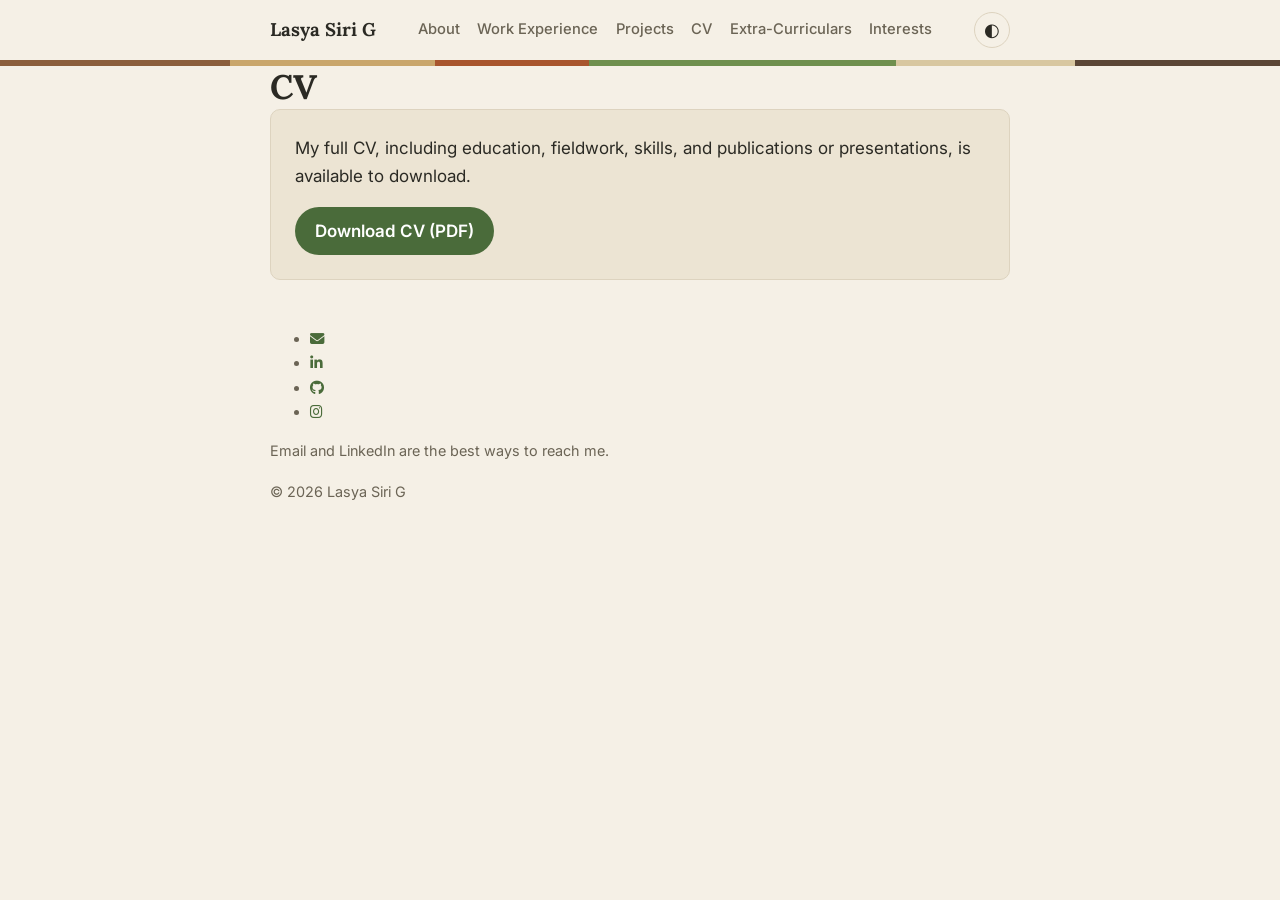
==== cv.html @ fd400d63 "Add CV page with download link" ====
<!DOCTYPE html>
<html lang="en">
<head>
  <meta charset="UTF-8">
  <meta name="viewport" content="width=device-width, initial-scale=1">
  <title>CV · Lasya Siri G</title>
  <script>try{var t=localStorage.getItem("theme");if(t)document.documentElement.setAttribute("data-theme",t)}catch(e){}</script>
  <link rel="preconnect" href="https://fonts.googleapis.com">
  <link rel="preconnect" href="https://fonts.gstatic.com" crossorigin>
  <link href="https://fonts.googleapis.com/css2?family=Inter:wght@400;500;600&family=Lora:wght@500;600;700&display=swap" rel="stylesheet">
  <link rel="stylesheet" href="https://cdnjs.cloudflare.com/ajax/libs/font-awesome/6.5.1/css/all.min.css">
  <link rel="stylesheet" href="style.css">
  <script src="script.js" defer></script>
</head>
<body>

  <header class="site-header">
    <div class="container nav">
      <a class="brand" href="index.html">Lasya Siri G</a>
      <nav aria-label="Main">
        <a href="index.html">About</a>
        <a href="experience.html">Work Experience</a>
        <a href="projects.html">Projects</a>
        <a href="cv.html" aria-current="page">CV</a>
        <a href="extracurriculars.html">Extra-Curriculars</a>
        <a href="interests.html">Interests</a>
      </nav>
      <button id="theme-toggle" type="button" aria-label="Toggle dark mode">◐</button>
    </div>
    <div class="strata" aria-hidden="true"></div>
  </header>

  <main class="container page">
    <h1 class="page-title">CV</h1>

    <div class="cv-box">
      <p>
        My full CV, including education, fieldwork, skills, and
        publications or presentations, is available to download.
      </p>
      <a class="button" href="resume.pdf" download>Download CV (PDF)</a>
    </div>
  </main>

  <footer class="footer">
    <div class="container">
      <ul class="social">
        <li><a href="mailto:you@example.com" aria-label="Email" title="Email"><i class="fa-solid fa-envelope"></i></a></li>
        <li><a href="https://www.linkedin.com/in/yourname" aria-label="LinkedIn" title="LinkedIn"><i class="fa-brands fa-linkedin-in"></i></a></li>
        <li><a href="https://github.com/yourusername" aria-label="GitHub" title="GitHub"><i class="fa-brands fa-github"></i></a></li>
        <li><a href="https://instagram.com/yourname" aria-label="Instagram" title="Instagram"><i class="fa-brands fa-instagram"></i></a></li>
      </ul>
      <p>Email and LinkedIn are the best ways to reach me.</p>
      <p>© <span id="year"></span> Lasya Siri G</p>
    </div>
  </footer>

</body>
</html>
---- style.css ----
/* ========== 1. DESIGN SETTINGS: change these to restyle the site ========== */
:root {
  --bg: #f5f0e6;          /* sand */
  --text: #2b2a24;        /* dark umber */
  --muted: #6b6455;       /* weathered brown-grey */
  --accent: #4a6b3a;      /* moss green */
  --accent-2: #a8552d;    /* terracotta (hover, highlights) */
  --border: #ddd3bf;
  --card: #ece4d3;        /* clay */
  --button-text: #ffffff;

  --font: "Inter", system-ui, -apple-system, "Segoe UI", Roboto, sans-serif;
  --font-heading: "Lora", Georgia, "Times New Roman", serif;
  --max-width: 780px;
  --radius: 10px;
}

/* Dark mode: follows the visitor's device unless they click the toggle */
@media (prefers-color-scheme: dark) {
  :root:not([data-theme="light"]) {
    --bg: #1c1a15;
    --text: #ece4d3;
    --muted: #a39b88;
    --accent: #a3c185;
    --accent-2: #d98c63;
    --border: #3a362c;
    --card: #26231c;
    --button-text: #1c1a15;
  }
}
:root[data-theme="dark"] {
  --bg: #1c1a15;
  --text: #ece4d3;
  --muted: #a39b88;
  --accent: #a3c185;
  --accent-2: #d98c63;
  --border: #3a362c;
  --card: #26231c;
  --button-text: #1c1a15;
}

/* ========== 2. BASICS ========== */
* { box-sizing: border-box; }

html { scroll-behavior: smooth; scroll-padding-top: 90px; }

body {
  margin: 0;
  background: var(--bg);
  color: var(--text);
  font-family: var(--font);
  font-size: 1.0625rem;
  line-height: 1.7;
}

.container {
  max-width: var(--max-width);
  margin: 0 auto;
  padding: 0 1.25rem;
}

a { color: var(--accent); text-decoration: none; }
a:hover { color: var(--accent-2); text-decoration: underline; }
a:focus-visible, button:focus-visible {
  outline: 2px solid var(--accent-2);
  outline-offset: 3px;
}

h1, h2, h3 { line-height: 1.25; margin: 0; font-family: var(--font-heading); }
p { margin: 0 0 1rem; }

/* ========== 3. HEADER / NAV ========== */
.site-header {
  position: sticky;
  top: 0;
  z-index: 10;
  background: var(--bg);
}
.nav {
  display: flex;
  align-items: center;
  justify-content: space-between;
  gap: 1rem;
  padding-top: 0.75rem;
  padding-bottom: 0.75rem;
}
.brand {
  font-family: var(--font-heading);
  font-weight: 700;
  font-size: 1.15rem;
  color: var(--text);
}
.brand:hover { color: var(--accent); text-decoration: none; }
.nav nav { display: flex; gap: 1.1rem; flex-wrap: wrap; }
.nav nav a { color: var(--muted); font-size: 0.92rem; font-weight: 500; }
.nav nav a:hover { color: var(--accent-2); text-decoration: none; }

#theme-toggle {
  background: none;
  border: 1px solid var(--border);
  color: var(--text);
  border-radius: 999px;
  width: 36px;
  height: 36px;
  font-size: 1.1rem;
  cursor: pointer;
}
#theme-toggle:hover { border-color: var(--accent); }

/* Layered "rock strata" stripe: edit the colors or heights to change it */
.strata {
  height: 6px;
  background: linear-gradient(
    to right,
    #8b5e3c 0 18%,
    #c9a66b 18% 34%,
    #a8552d 34% 46%,
    #6f8f4e 46% 70%,
    #d8c7a0 70% 84%,
    #5b4636 84% 100%
  );
}

/* ========== 4. HERO ========== */
.hero {
  display: flex;
  align-items: center;
  gap: 1.75rem;
  padding: 3.5rem 0 2rem;
}
.avatar {
  width: 140px;
  height: 140px;
  border-radius: 50%;
  object-fit: cover;
  background: var(--card);
  border: 3px solid var(--border);
  flex-shrink: 0;
}
.hero h1 { font-size: 2.5rem; letter-spacing: -0.01em; }
.tagline { color: var(--muted); margin: 0.35rem 0 0.75rem; }
.links { display: flex; flex-wrap: wrap; gap: 1rem; margin: 0; font-weight: 500; }

/* ========== 5. SECTIONS ========== */
section { padding: 2rem 0; }
section h2 {
  font-size: 1.6rem;
  margin-bottom: 1.25rem;
  padding-bottom: 0.5rem;
  border-bottom: 2px solid var(--border);
}

/* Experience / extra-curricular rows: date on the left, details on the right */
.entry {
  display: grid;
  grid-template-columns: 160px 1fr;
  gap: 1rem;
  margin-bottom: 1.75rem;
}
.entry-date { color: var(--muted); font-size: 0.95rem; padding-top: 0.25rem; }
.entry-body h3 { font-size: 1.15rem; }
.org { color: var(--accent); font-weight: 500; margin: 0.1rem 0 0.5rem; }
.entry-body ul { margin: 0; padding-left: 1.2rem; }
.entry-body li { margin-bottom: 0.3rem; }
.entry-body p:last-child { margin-bottom: 0; }

/* Project cards */
.cards {
  display: grid;
  grid-template-columns: repeat(auto-fit, minmax(230px, 1fr));
  gap: 1rem;
}
.card {
  display: flex;
  flex-direction: column;
  background: var(--card);
  border: 1px solid var(--border);
  border-left: 4px solid var(--accent);
  border-radius: var(--radius);
  padding: 1.1rem 1.25rem;
  color: var(--text);
  transition: transform 0.15s ease, border-left-color 0.15s ease;
}
.card:hover {
  transform: translateY(-2px);
  border-left-color: var(--accent-2);
  color: var(--text);
  text-decoration: none;
}
.card h3 { font-size: 1.05rem; margin-bottom: 0.35rem; }
.card p { color: var(--muted); font-size: 0.95rem; margin: 0 0 0.75rem; }
.card-meta { margin-top: auto; font-size: 0.82rem; color: var(--accent); font-weight: 500; }

/* CV box + button */
.cv-box {
  background: var(--card);
  border: 1px solid var(--border);
  border-radius: var(--radius);
  padding: 1.5rem;
}
.button {
  display: inline-block;
  background: var(--accent);
  color: var(--button-text);
  font-weight: 600;
  padding: 0.6rem 1.25rem;
  border-radius: 999px;
  transition: background 0.15s ease;
}
.button:hover { background: var(--accent-2); color: var(--button-text); text-decoration: none; }

/* Interest tags */
.tags { list-style: none; display: flex; flex-wrap: wrap; gap: 0.5rem; padding: 0; margin: 0; }
.tags li {
  background: var(--card);
  border: 1px solid var(--border);
  border-radius: 999px;
  padding: 0.3rem 0.95rem;
  font-size: 0.93rem;
}

/* Footer */
.footer { padding-top: 2rem; padding-bottom: 3rem; color: var(--muted); font-size: 0.9rem; }

/* ========== 6. MOBILE ========== */
@media (max-width: 640px) {
  body { font-size: 1rem; }
  .nav { flex-wrap: wrap; }
  .nav nav { order: 3; width: 100%; gap: 0.5rem 1rem; }
  .hero { flex-direction: column; text-align: center; padding-top: 2.5rem; }
  .hero h1 { font-size: 2rem; }
  .links { justify-content: center; }
  .entry { grid-template-columns: 1fr; gap: 0.25rem; }
}

/* Respect users who prefer less motion */
@media (prefers-reduced-motion: reduce) {
  html { scroll-behavior: auto; }
  .card, .button { transition: none; }
}
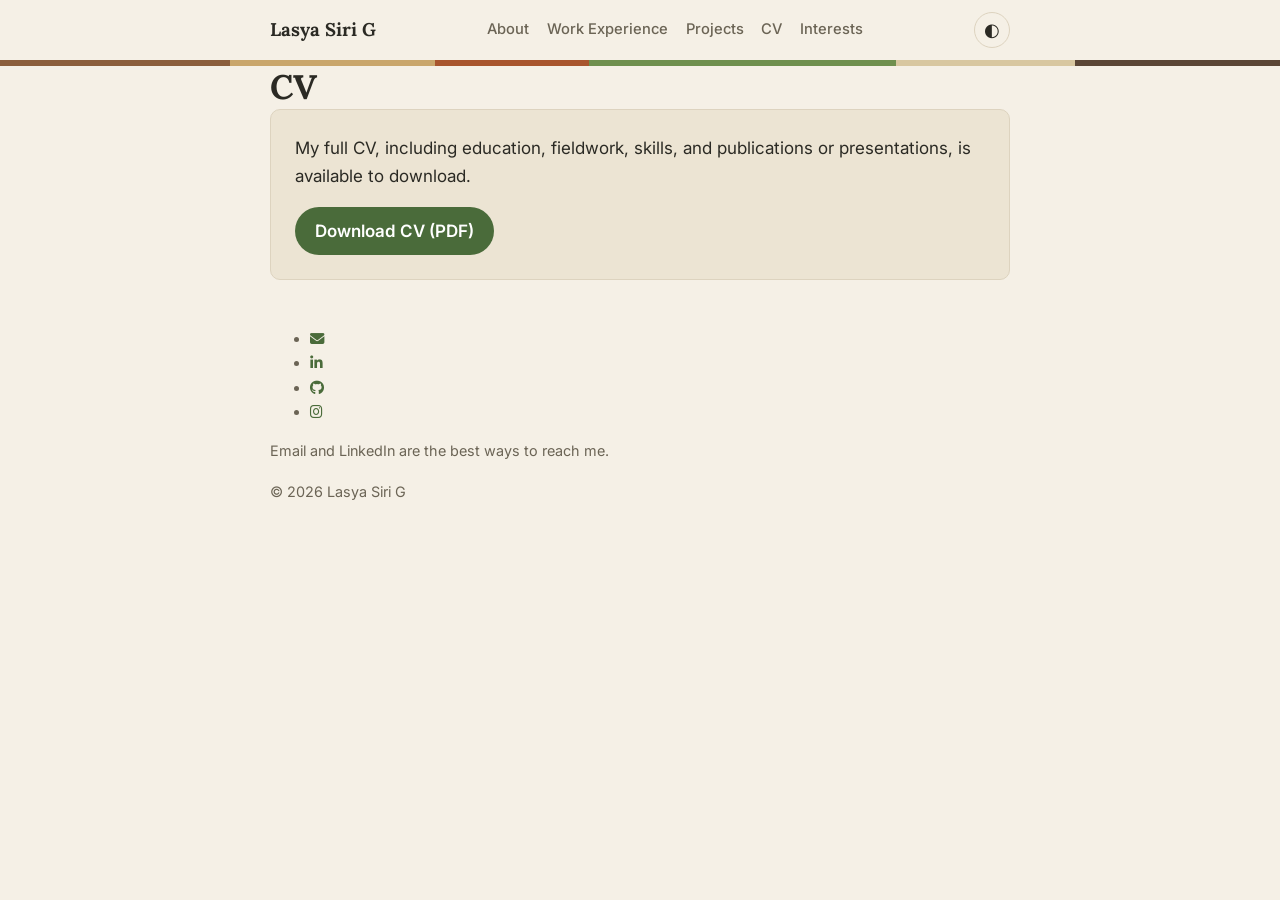
==== commit 2770815e: "Remove Extra-Curriculars link from cv.html" ====
--- a/cv.html
+++ b/cv.html
@@ -22,7 +22,6 @@
         <a href="experience.html">Work Experience</a>
         <a href="projects.html">Projects</a>
         <a href="cv.html" aria-current="page">CV</a>
-        <a href="extracurriculars.html">Extra-Curriculars</a>
         <a href="interests.html">Interests</a>
       </nav>
       <button id="theme-toggle" type="button" aria-label="Toggle dark mode">◐</button>
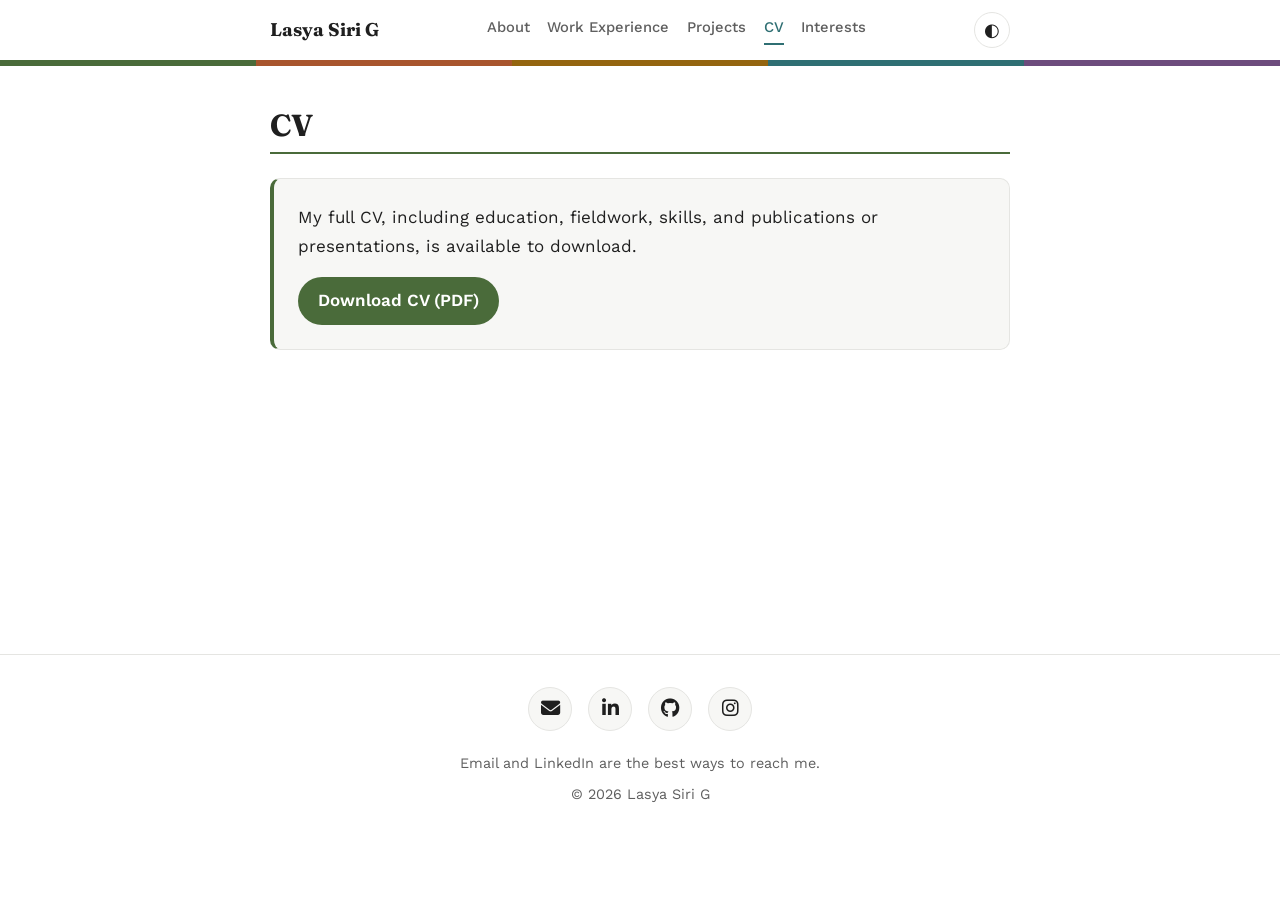
==== commit 197babf9: "Remove Google Fonts links from cv.html Removed Google Fonts preconnect and stylesheet links." ====
--- a/cv.html
+++ b/cv.html
@@ -5,9 +5,6 @@
   <meta name="viewport" content="width=device-width, initial-scale=1">
   <title>CV · Lasya Siri G</title>
   <script>try{var t=localStorage.getItem("theme");if(t)document.documentElement.setAttribute("data-theme",t)}catch(e){}</script>
-  <link rel="preconnect" href="https://fonts.googleapis.com">
-  <link rel="preconnect" href="https://fonts.gstatic.com" crossorigin>
-  <link href="https://fonts.googleapis.com/css2?family=Inter:wght@400;500;600&family=Lora:wght@500;600;700&display=swap" rel="stylesheet">
   <link rel="stylesheet" href="https://cdnjs.cloudflare.com/ajax/libs/font-awesome/6.5.1/css/all.min.css">
   <link rel="stylesheet" href="style.css">
   <script src="script.js" defer></script>
--- a/style.css
+++ b/style.css
@@ -1,42 +1,69 @@
-/* ========== 1. DESIGN SETTINGS: change these to restyle the site ========== */
+/* ========== FONTS: to change fonts, edit this line + the two --font lines below ========== */
+@import url("https://fonts.googleapis.com/css2?family=Fraunces:wght@600;700&family=Work+Sans:wght@400;500;600&display=swap");
+
+/* ========== 1. DESIGN SETTINGS ========== */
 :root {
-  --bg: #f5f0e6;          /* sand */
-  --text: #2b2a24;        /* dark umber */
-  --muted: #6b6455;       /* weathered brown-grey */
-  --accent: #4a6b3a;      /* moss green */
-  --accent-2: #a8552d;    /* terracotta (hover, highlights) */
-  --border: #ddd3bf;
-  --card: #ece4d3;        /* clay */
+  /* Neutrals (light mode: white) */
+  --bg: #ffffff;
+  --text: #1f1f1f;
+  --muted: #5f5f5f;
+  --border: #e5e5e2;
+  --card: #f7f7f5;
   --button-text: #ffffff;
 
-  --font: "Inter", system-ui, -apple-system, "Segoe UI", Roboto, sans-serif;
-  --font-heading: "Lora", Georgia, "Times New Roman", serif;
+  /* Earthy section colors */
+  --moss: #4a6b3a;
+  --terracotta: #a8552d;
+  --ochre: #94650f;
+  --slate: #2f6f73;
+  --amethyst: #6d4c7d;
+
+  /* The page's highlight color (overridden per page below) */
+  --accent: var(--moss);
+
+  --font: "Work Sans", system-ui, -apple-system, "Segoe UI", Roboto, sans-serif;
+  --font-heading: "Fraunces", Georgia, "Times New Roman", serif;
   --max-width: 780px;
   --radius: 10px;
 }
+
+/* Which color each page uses (set by <body class="..."> in each HTML file) */
+body.about       { --accent: var(--moss); }
+body.experience  { --accent: var(--terracotta); }
+body.projects    { --accent: var(--ochre); }
+body.cv          { --accent: var(--slate); }
+body.interests   { --accent: var(--amethyst); }
 
 /* Dark mode: follows the visitor's device unless they click the toggle */
 @media (prefers-color-scheme: dark) {
   :root:not([data-theme="light"]) {
-    --bg: #1c1a15;
-    --text: #ece4d3;
-    --muted: #a39b88;
-    --accent: #a3c185;
-    --accent-2: #d98c63;
-    --border: #3a362c;
-    --card: #26231c;
-    --button-text: #1c1a15;
+    --bg: #121212;
+    --text: #ececec;
+    --muted: #a0a0a0;
+    --border: #2e2e2e;
+    --card: #1c1c1c;
+    --button-text: #121212;
+
+    --moss: #a3c185;
+    --terracotta: #e08a5b;
+    --ochre: #e3b64f;
+    --slate: #6fc0c4;
+    --amethyst: #c4a1d6;
   }
 }
 :root[data-theme="dark"] {
-  --bg: #1c1a15;
-  --text: #ece4d3;
-  --muted: #a39b88;
-  --accent: #a3c185;
-  --accent-2: #d98c63;
-  --border: #3a362c;
-  --card: #26231c;
-  --button-text: #1c1a15;
+  --bg: #121212;
+  --text: #ececec;
+  --muted: #a0a0a0;
+  --border: #2e2e2e;
+  --card: #1c1c1c;
+  --button-text: #121212;
+
+  --moss: #a3c185;
+  --terracotta: #e08a5b;
+  --ochre: #e3b64f;
+  --slate: #6fc0c4;
+  --amethyst: #c4a1d6;
 }
 
 /* ========== 2. BASICS ========== */
@@ -60,13 +87,13 @@
 }
 
 a { color: var(--accent); text-decoration: none; }
-a:hover { color: var(--accent-2); text-decoration: underline; }
+a:hover { text-decoration: underline; }
 a:focus-visible, button:focus-visible {
-  outline: 2px solid var(--accent-2);
+  outline: 2px solid var(--accent);
   outline-offset: 3px;
 }
 
-h1, h2, h3 { line-height: 1.25; margin: 0; font-family: var(--font-heading); }
+h1, h2, h3 { line-height: 1.25; margin: 0; font-family: var(--font-heading); font-weight: 700; }
 p { margin: 0 0 1rem; }
 
 /* ========== 3. HEADER / NAV ========== */
@@ -91,9 +118,23 @@
   color: var(--text);
 }
 .brand:hover { color: var(--accent); text-decoration: none; }
+
 .nav nav { display: flex; gap: 1.1rem; flex-wrap: wrap; }
-.nav nav a { color: var(--muted); font-size: 0.92rem; font-weight: 500; }
-.nav nav a:hover { color: var(--accent-2); text-decoration: none; }
+.nav nav a {
+  color: var(--muted);
+  font-size: 0.92rem;
+  font-weight: 500;
+  padding-bottom: 2px;
+  border-bottom: 2px solid transparent;
+}
+/* Each menu item has its own color (in menu order) */
+.nav nav a:nth-child(1) { --c: var(--moss); }
+.nav nav a:nth-child(2) { --c: var(--terracotta); }
+.nav nav a:nth-child(3) { --c: var(--ochre); }
+.nav nav a:nth-child(4) { --c: var(--slate); }
+.nav nav a:nth-child(5) { --c: var(--amethyst); }
+.nav nav a:hover { color: var(--c); text-decoration: none; }
+.nav nav a[aria-current="page"] { color: var(--c); border-bottom-color: var(--c); }
 
 #theme-toggle {
   background: none;
@@ -107,21 +148,20 @@
 }
 #theme-toggle:hover { border-color: var(--accent); }
 
-/* Layered "rock strata" stripe: edit the colors or heights to change it */
+/* Colored strip under the header: one band per section color */
 .strata {
   height: 6px;
   background: linear-gradient(
     to right,
-    #8b5e3c 0 18%,
-    #c9a66b 18% 34%,
-    #a8552d 34% 46%,
-    #6f8f4e 46% 70%,
-    #d8c7a0 70% 84%,
-    #5b4636 84% 100%
+    var(--moss) 0 20%,
+    var(--terracotta) 20% 40%,
+    var(--ochre) 40% 60%,
+    var(--slate) 60% 80%,
+    var(--amethyst) 80% 100%
   );
 }
 
-/* ========== 4. HERO ========== */
+/* ========== 4. HERO (home page) ========== */
 .hero {
   display: flex;
   align-items: center;
@@ -134,12 +174,11 @@
   border-radius: 50%;
   object-fit: cover;
   background: var(--card);
-  border: 3px solid var(--border);
+  border: 3px solid var(--accent);
   flex-shrink: 0;
 }
 .hero h1 { font-size: 2.5rem; letter-spacing: -0.01em; }
 .tagline { color: var(--muted); margin: 0.35rem 0 0.75rem; }
-.links { display: flex; flex-wrap: wrap; gap: 1rem; margin: 0; font-weight: 500; }
 
 /* ========== 5. SECTIONS ========== */
 section { padding: 2rem 0; }
@@ -147,10 +186,10 @@
   font-size: 1.6rem;
   margin-bottom: 1.25rem;
   padding-bottom: 0.5rem;
-  border-bottom: 2px solid var(--border);
-}
-
-/* Experience / extra-curricular rows: date on the left, details on the right */
+  border-bottom: 2px solid var(--accent);
+}
+
+/* Experience / extra-curricular rows: date left, details right */
 .entry {
   display: grid;
   grid-template-columns: 160px 1fr;
@@ -179,11 +218,11 @@
   border-radius: var(--radius);
   padding: 1.1rem 1.25rem;
   color: var(--text);
-  transition: transform 0.15s ease, border-left-color 0.15s ease;
+  transition: transform 0.15s ease, border-color 0.15s ease;
 }
 .card:hover {
   transform: translateY(-2px);
-  border-left-color: var(--accent-2);
+  border-color: var(--accent);
   color: var(--text);
   text-decoration: none;
 }
@@ -195,6 +234,7 @@
 .cv-box {
   background: var(--card);
   border: 1px solid var(--border);
+  border-left: 4px solid var(--accent);
   border-radius: var(--radius);
   padding: 1.5rem;
 }
@@ -205,22 +245,78 @@
   font-weight: 600;
   padding: 0.6rem 1.25rem;
   border-radius: 999px;
-  transition: background 0.15s ease;
-}
-.button:hover { background: var(--accent-2); color: var(--button-text); text-decoration: none; }
+  transition: opacity 0.15s ease;
+}
+.button:hover { opacity: 0.85; color: var(--button-text); text-decoration: none; }
 
 /* Interest tags */
 .tags { list-style: none; display: flex; flex-wrap: wrap; gap: 0.5rem; padding: 0; margin: 0; }
 .tags li {
   background: var(--card);
-  border: 1px solid var(--border);
+  border: 1px solid var(--accent);
   border-radius: 999px;
   padding: 0.3rem 0.95rem;
   font-size: 0.93rem;
 }
 
-/* Footer */
-.footer { padding-top: 2rem; padding-bottom: 3rem; color: var(--muted); font-size: 0.9rem; }
+/* ========== 5b. INNER PAGES ========== */
+.page { padding-top: 2.5rem; padding-bottom: 2rem; min-height: 60vh; }
+.page-title {
+  font-size: 1.9rem;
+  margin-bottom: 1.5rem;
+  padding-bottom: 0.5rem;
+  border-bottom: 2px solid var(--accent);
+}
+
+/* Sub-headings inside inner pages (Interests page) */
+.page section { padding: 1rem 0; }
+.page section h2 {
+  font-size: 1.3rem;
+  color: var(--accent);
+  border-bottom: none;
+  padding-bottom: 0;
+  margin-bottom: 1rem;
+}
+
+/* ========== 5c. FOOTER WITH ICONS ========== */
+.footer {
+  margin-top: 3rem;
+  padding: 2rem 0 3rem;
+  border-top: 1px solid var(--border);
+  text-align: center;
+  color: var(--muted);
+  font-size: 0.9rem;
+}
+.footer p { margin: 0 0 0.4rem; }
+
+.social {
+  list-style: none;
+  display: flex;
+  justify-content: center;
+  flex-wrap: wrap;
+  gap: 1rem;
+  padding: 0;
+  margin: 0 0 1.25rem;
+}
+.social a {
+  display: flex;
+  align-items: center;
+  justify-content: center;
+  width: 44px;
+  height: 44px;
+  border-radius: 50%;
+  border: 1px solid var(--border);
+  background: var(--card);
+  color: var(--text);
+  font-size: 1.2rem;
+  transition: background 0.15s ease, color 0.15s ease, border-color 0.15s ease;
+}
+.social a:hover {
+  background: var(--accent);
+  border-color: var(--accent);
+  color: var(--button-text);
+  text-decoration: none;
+}
 
 /* ========== 6. MOBILE ========== */
 @media (max-width: 640px) {
@@ -229,12 +325,11 @@
   .nav nav { order: 3; width: 100%; gap: 0.5rem 1rem; }
   .hero { flex-direction: column; text-align: center; padding-top: 2.5rem; }
   .hero h1 { font-size: 2rem; }
-  .links { justify-content: center; }
   .entry { grid-template-columns: 1fr; gap: 0.25rem; }
 }
 
 /* Respect users who prefer less motion */
 @media (prefers-reduced-motion: reduce) {
   html { scroll-behavior: auto; }
-  .card, .button { transition: none; }
-}
+  .card, .button, .social a { transition: none; }
+}
